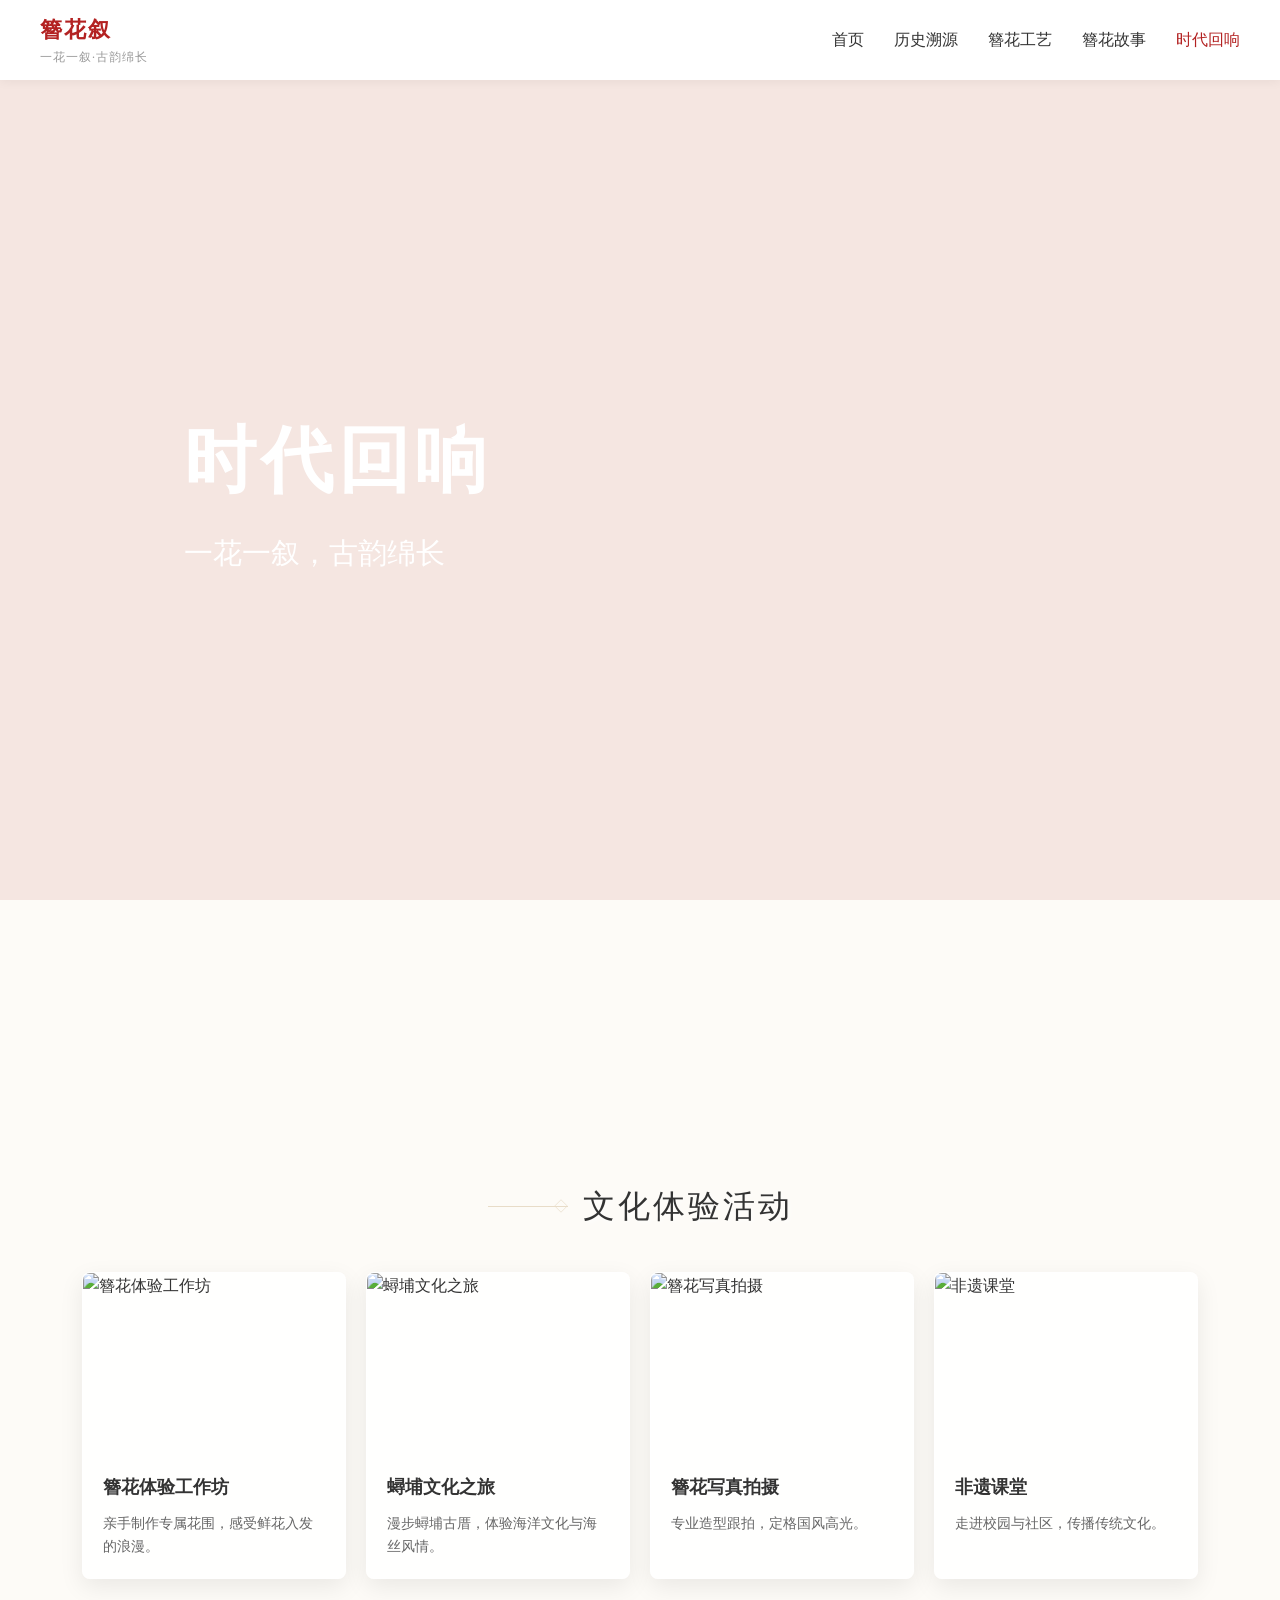
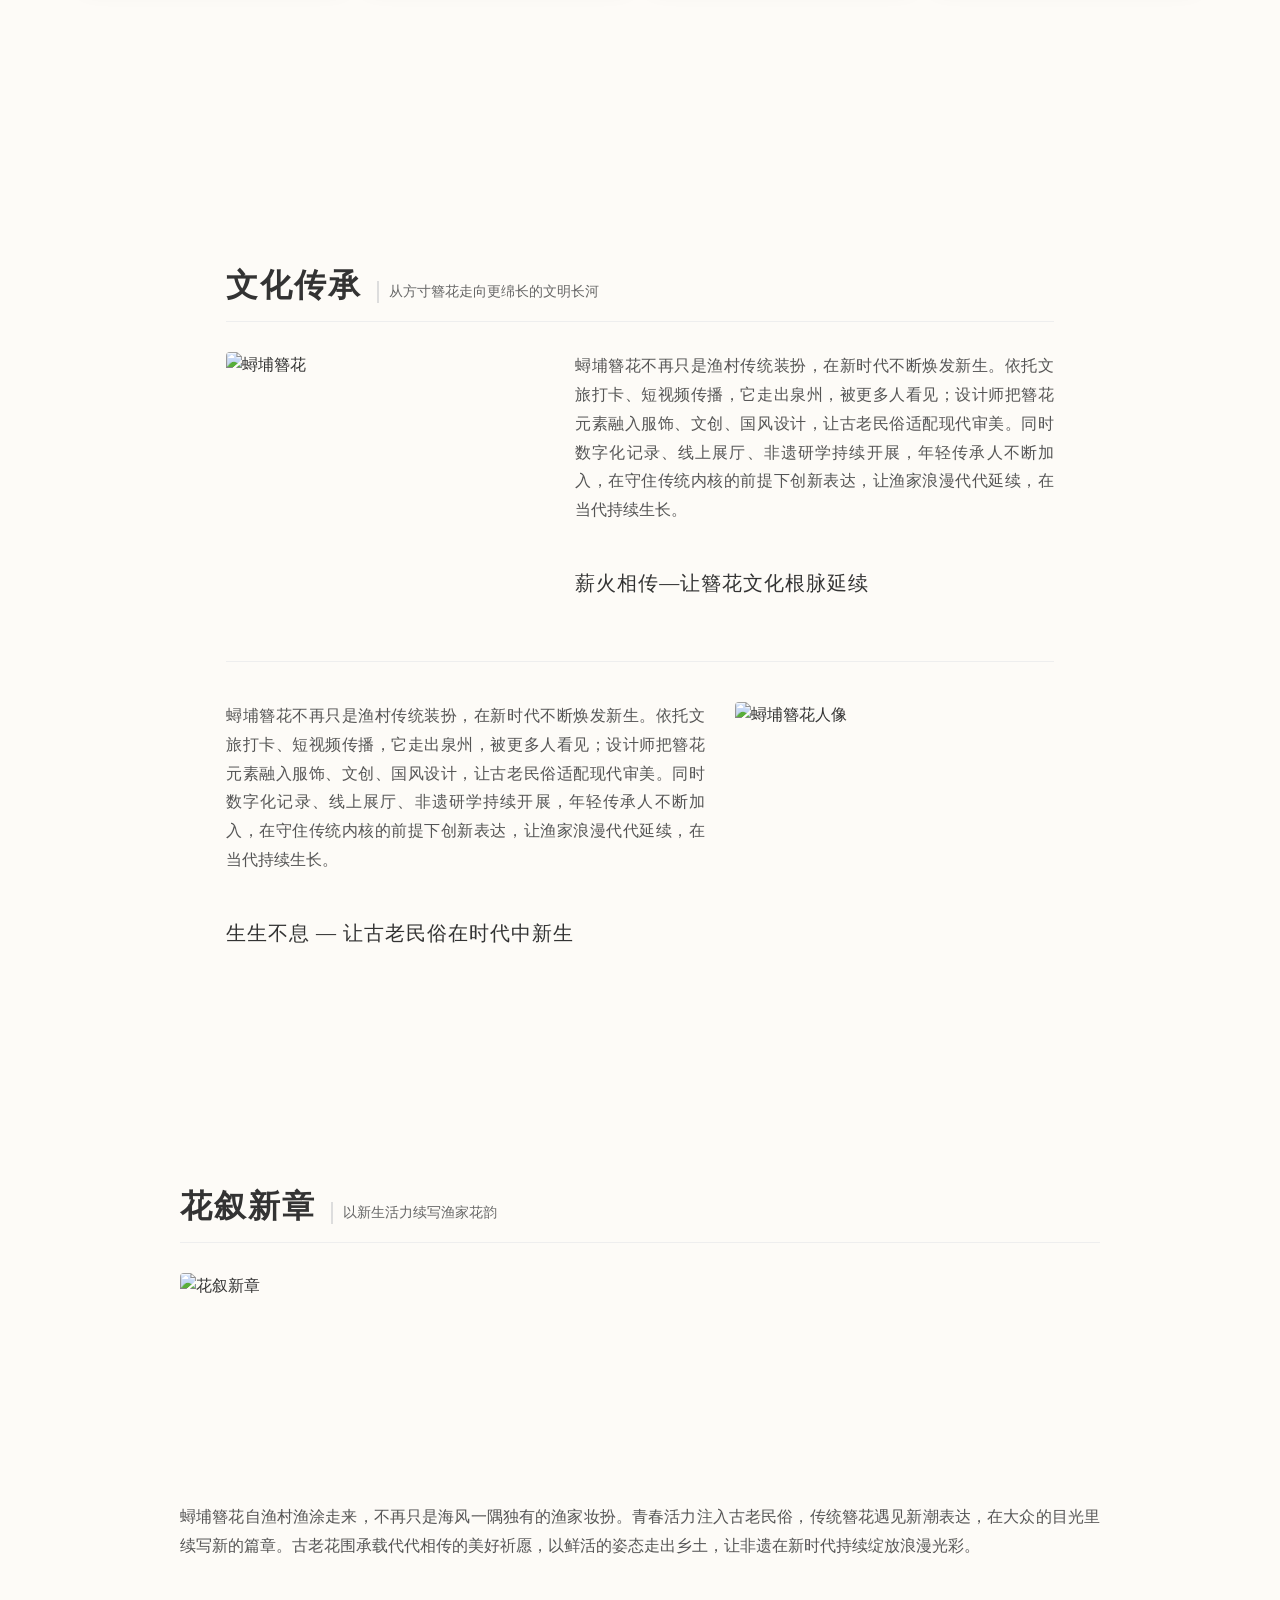
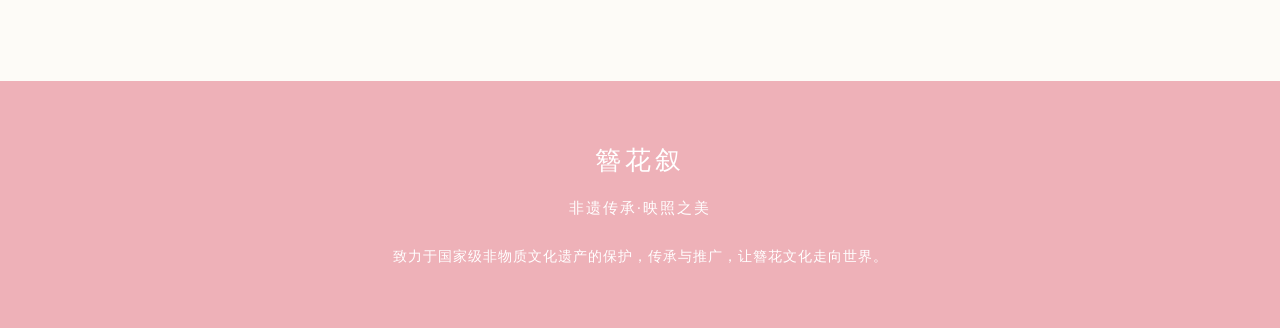
==== gallery.html @ c37d75ae "Add files via upload" ====
<!DOCTYPE html>
<html lang="zh-CN">
<head>
    <meta charset="UTF-8">
    <meta name="viewport" content="width=device-width, initial-scale=1.0">
    <title>簪花之美 - 非遗传承</title>
    <link rel="stylesheet" href="style.css">
</head>
<body class="page-gallery">
    <!-- ================= 顶部导航栏 ================= -->
    <header class="top-nav">
        <div class="nav-container">
            <div class="logo-area">
                <div class="logo-text">
                    <h1>簪花叙</h1>
                    <span>一花一叙·古韵绵长</span>
                </div>
            </div>
            <nav class="nav-links">
                <a href="index.html">首页</a>
                <a href="history.html">历史溯源</a>
                <a href="process.html">簪花工艺</a>
                <a href="inheritor.html">簪花故事</a>
                <a href="gallery.html" class="active">时代回响</a>
            </nav>
        </div>
    </header>

    <!-- ================= 首屏主视觉 (Hero) ================= -->
    <section class="hero-section">
        <div class="hero-bg"></div>
        <div class="hero-content">
            <div class="hero-text">
                <h1>时代回响</h1>
                <h2>一花一叙，古韵绵长</h2>
            </div>
        </div>
    </section>

    <!-- ================= 文化体验活动 ================= -->
    <section id="activity" class="section-container">
        <div class="section-header">
            <div class="section-title left-align">
                <span class="deco-line"></span>
                <h2>文化体验活动</h2>
            </div>
        </div>

        <div class="activity-grid">
            <!-- 活动 1 -->
            <div class="activity-card">
                <div class="act-img">
                    <img src="images/簪花体验工作坊.jpg" alt="簪花体验工作坊">
                </div>
                <h4>簪花体验工作坊</h4>
                <p>亲手制作专属花围，感受鲜花入发的浪漫。</p>
            </div>
            <!-- 活动 2 -->
            <div class="activity-card">
                <div class="act-img">
                    <img src="images/蟳埔文化之旅.jpg" alt="蟳埔文化之旅">
                </div>
                <h4>蟳埔文化之旅</h4>
                <p>漫步蟳埔古厝，体验海洋文化与海丝风情。</p>
            </div>
            <!-- 活动 3 -->
            <div class="activity-card">
                <div class="act-img">
                    <img src="images/簪花写真拍摄.jpg" alt="簪花写真拍摄">
                </div>
                <h4>簪花写真拍摄</h4>
                <p>专业造型跟拍，定格国风高光。</p>
            </div>
            <!-- 活动 4 -->
            <div class="activity-card">
                <div class="act-img">
                    <img src="images/非遗课堂.jpg" alt="非遗课堂">
                </div>
                <h4>非遗课堂</h4>
                <p>走进校园与社区，传播传统文化。</p>
            </div>
        </div>
    </section>

    <!-- ================= 文化传承 / 花叙新章 ================= -->
    <div class="container">
        <section class="section-block">
            <div class="wrap-container">
                <div class="section-header">
                    <h1 class="main-title">文化传承</h1>
                    <span class="sub-title">从方寸簪花走向更绵长的文明长河</span>
                </div>

                <div class="content-row">
                    <div class="image-col">
                        <img src="images/文化传承1.jpg" alt="蟳埔簪花" class="content-img">
                    </div>
                    <div class="text-col">
                        <p>蟳埔簪花不再只是渔村传统装扮，在新时代不断焕发新生。依托文旅打卡、短视频传播，它走出泉州，被更多人看见；设计师把簪花元素融入服饰、文创、国风设计，让古老民俗适配现代审美。同时数字化记录、线上展厅、非遗研学持续开展，年轻传承人不断加入，在守住传统内核的前提下创新表达，让渔家浪漫代代延续，在当代持续生长。</p>
                        <div class="sub-heading">
                            <h2>薪火相传—让簪花文化根脉延续</h2>
                        </div>
                    </div>
                </div>

                <div class="divider"></div>

                <div class="content-row reverse">
                    <div class="image-col">
                        <img src="images/文化传承2.jpg" alt="蟳埔簪花人像" class="content-img">
                    </div>
                    <div class="text-col">
                        <p>蟳埔簪花不再只是渔村传统装扮，在新时代不断焕发新生。依托文旅打卡、短视频传播，它走出泉州，被更多人看见；设计师把簪花元素融入服饰、文创、国风设计，让古老民俗适配现代审美。同时数字化记录、线上展厅、非遗研学持续开展，年轻传承人不断加入，在守住传统内核的前提下创新表达，让渔家浪漫代代延续，在当代持续生长。</p>
                        <div class="sub-heading">
                            <h2>生生不息 — 让古老民俗在时代中新生</h2>
                        </div>
                    </div>
                </div>
            </div>
        </section>

        <!-- 第二部分：花叙新章 -->
        <section class="section-block">
            <div class="section-header">
                <h1 class="main-title">花叙新章</h1>
                <span class="sub-title">以新生活力续写渔家花韵</span>
            </div>

            <div class="gallery-row">
                <div class="gallery-item">
                    <img src="images/花叙新章.jpg" alt="花叙新章" class="gallery-img">
                </div>
            </div>

            <div class="text-block full-width">
                <p>蟳埔簪花自渔村渔涂走来，不再只是海风一隅独有的渔家妆扮。青春活力注入古老民俗，传统簪花遇见新潮表达，在大众的目光里续写新的篇章。古老花围承载代代相传的美好祈愿，以鲜活的姿态走出乡土，让非遗在新时代持续绽放浪漫光彩。</p>
            </div>
        </section>
    </div>

    <!-- ================= 底部信息栏 ================= -->
    <footer class="normal-footer">
        <div class="footer-inner">
            <h2 class="footer-logo">簪花叙</h2>
            <p class="footer-slogan">非遗传承·映照之美</p>
            <p class="footer-copy">致力于国家级非物质文化遗产的保护，传承与推广，让簪花文化走向世界。</p>
        </div>
    </footer>
</body>
</html>
---- style.css ----
/* ================= 根变量 ================= */
:root {
    --primary-red: #b32222;
    --primary-hover: #8c1a1a;
    --bg-page: #fdfbf7;
    --bg-light: #f9f5ef;
    --text-main: #333333;
    --text-light: #666666;
    --border-color: #e8dcc8;
    --placeholder-gray: #e0e0e0;
}

/* ================= 全局重置 ================= */
*,
*::before,
*::after {
    margin: 0;
    padding: 0;
    box-sizing: border-box;
}

body {
    background-color: var(--bg-page);
    color: var(--text-main);
    line-height: 1.6;
    height: 100vh;
    overflow-y: scroll;
    scroll-snap-type: y mandatory;
    scroll-behavior: smooth;
}

/* 隐藏滚动条 */
body::-webkit-scrollbar,
html::-webkit-scrollbar {
    display: none;
}
body,
html {
    -ms-overflow-style: none;
    scrollbar-width: none;
}

a {
    text-decoration: none;
    color: inherit;
}
ul {
    list-style: none;
}

.placeholder-img {
    background-color: var(--placeholder-gray);
    border-radius: 8px;
    overflow: hidden;
}

/* ================= 页面专属背景（隔离，避免互相覆盖） ================= */
body.page-history {
    background-color: #fcf6f6;
    color: #333;
}
body.page-process {
    background-color: #fef8f8;
    line-height: 1.8;
}
body.page-inheritor {
    background-color: #fef4f4;
}
body.page-gallery {
    background-color: #fdfbf7;
}

/* ================= 顶部导航栏 ================= */
.top-nav {
    position: fixed;
    top: 0;
    left: 0;
    width: 100%;
    background-color: #fff;
    box-shadow: 0 2px 10px rgba(0, 0, 0, 0.05);
    z-index: 1000;
}

.nav-container {
    max-width: 1400px;
    margin: 0 auto;
    height: 80px;
    display: flex;
    justify-content: space-between;
    align-items: center;
    padding: 0 40px;
}

.logo-area {
    display: flex;
    align-items: center;
    gap: 12px;
}

.logo-text h1 {
    font-size: 1.4rem;
    color: var(--primary-red);
    letter-spacing: 2px;
    font-family: 'STXingkai', 'KaiTi', serif;
}
.logo-text span {
    font-size: 0.75rem;
    color: #999;
    display: block;
    letter-spacing: 1px;
}

.nav-links {
    display: flex;
    gap: 30px;
}
.nav-links a {
    font-size: 1rem;
    color: #333;
    transition: color 0.3s;
    position: relative;
}
.nav-links a:hover,
.nav-links a.active {
    color: var(--primary-red);
}
.nav-links a::after {
    content: '';
    position: absolute;
    bottom: -5px;
    left: 50%;
    transform: translateX(-50%);
    width: 0;
    height: 2px;
    background-color: var(--primary-red);
    transition: width 0.3s;
}
.nav-links a:hover::after {
    width: 100%;
}

/* ============ 通用首屏 ============ */
.hero-section {
    height: 100vh;
    width: 100%;
    position: relative;
    padding-top: 80px;
    display: flex;
    align-items: center;
    background-color: #f5e6e1;
    overflow: hidden;
}
.hero-bg {
    position: absolute;
    top: 0;
    left: 0;
    width: 100%;
    height: 100%;
    background-size: cover;
    background-position: center;
    z-index: 1;
}
.hero-content {
    position: relative;
    z-index: 2;
    max-width: 1400px;
    margin: 0 auto;
    width: 100%;
    padding: 0 40px;
}
.hero-text {
    max-width: 500px;
    margin-left: 12%;
}
.hero-text h1 {
    font-size: 4.5rem;
    color: #ffffff;
    letter-spacing: 5px;
    margin-bottom: 10px;
    font-family: 'STXingkai', 'KaiTi', serif;
}
.hero-text h2 {
    font-size: 1.8rem;
    color: #ffffff;
    font-weight: normal;
}

/* ============ 各页面背景 ============ */
.page-index .hero-bg {
    background-image: url('images/首页.jpg');
}
.page-history .hero-bg {
    background-image: url('images/历史溯源.jpg');
}
.page-process .hero-bg {
    background-image: url('images/簪花工艺.jpg');
}
.page-inheritor .hero-bg {
    background-image: url('images/簪花故事.jpg');
}
.page-gallery .hero-bg {
    background-image: url('images/时代回响.jpg');
}

/* ================= 通用模块布局 ================= */
.section-container {
    max-width: 1200px;
    margin: 0 auto;
    padding: 30px 20px 100px 20px;
}
.bg-light {
    background-color: var(--bg-light);
    max-width: 100%;
}

/* 菱形装饰标题（通用） */
.section-title {
    display: flex;
    align-items: center;
    justify-content: center;
    gap: 15px;
    margin-bottom: 60px;
}
.section-header .section-title.left-align {
    justify-content: flex-start;
    margin-bottom: 40px;
}
.section-title h2 {
    margin: 0;
    font-size: 2rem;
    color: var(--text-main);
    letter-spacing: 3px;
    font-weight: normal;
}
.deco-line {
    width: 80px;
    height: 1px;
    background-color: var(--border-color);
    position: relative;
}
.deco-line::after {
    content: '◇';
    position: absolute;
    top: 50%;
    color: var(--border-color);
    font-size: 14px;
    transform: translateY(-50%);
}
.section-title .deco-line:first-child::after {
    right: 0;
}
.section-title .deco-line:last-child::after {
    left: 0;
}

/* 通用 section-header（仅用于首页/历史页等非 gallery 区） */
.section-header {
    display: flex;
    justify-content: space-between;
    align-items: flex-end;
}
.more-link {
    color: var(--primary-red);
    font-size: 0.95rem;
    margin-bottom: 40px;
}
.more-link:hover {
    text-decoration: underline;
}

/* ================= 首页：画面 A 簪花展示 ================= */
.display-section {
    display: flex;
    flex-direction: column;
    justify-content: center;
    align-items: center;
    min-height: 100vh;
    padding: 100px 20px 60px;
    background-color: #fcfbf9;
    scroll-snap-align: start;
}
.display-text {
    width: 100%;
    max-width: 1000px;
    margin-bottom: 50px;
    padding-left: 20px;
    border-left: 3px solid #d8a7b1;
}
.display-text p {
    font-size: 1.4rem;
    color: #333;
    line-height: 2;
    letter-spacing: 1px;
}
.display-images {
    display: flex;
    justify-content: space-between;
    gap: 40px;
    width: 100%;
    max-width: 1000px;
}
.display-box {
    flex: 1;
    height: 300px;
    background-color: #fff;
    border: 1px solid #e0e0e0;
    box-shadow: 0 10px 25px rgba(0, 0, 0, 0.03);
    overflow: hidden;
    transition: transform 0.3s;
}
.display-box:hover {
    transform: translateY(-5px);
}
.display-box img {
    width: 100%;
    height: 100%;
    object-fit: cover;
}

/* ================= 首页：画面 B 簪花简介 ================= */
.intro-section {
    min-height: 100vh;
    display: flex;
    flex-direction: column;
    justify-content: center;
    padding: 100px 20px 60px;
    background-color: #fcfbf9;
    scroll-snap-align: start;
}
.intro-content {
    display: flex;
    justify-content: center;
    align-items: center;
    gap: 60px;
    width: 100%;
    max-width: 1000px;
    margin: 0 auto;
}
.intro-section .intro-text {
    flex: 1.2;
    background-color: rgba(255, 255, 255, 0.6);
    padding: 40px;
    border-radius: 12px;
    backdrop-filter: blur(5px);
}
.intro-section .intro-text p {
    font-size: 1.15rem;
    color: #444;
    line-height: 2.2;
    text-align: justify;
    text-indent: 2em;
    border-left: 4px solid var(--primary-red);
    padding-left: 20px;
}
.intro-section .intro-img {
    flex: 0.3;
    max-width: 280px;
    display: flex;
    justify-content: flex-end;
    align-items: center;
}
.intro-section .intro-img img {
    width: 100%;
    height: auto;
    display: block;
    border-radius: 12px;
    box-shadow: 0 10px 30px rgba(0, 0, 0, 0.12);
}

/* ================= 历史溯源页面 ================= */

/* 页面统一大标题 */
.main-title {
    font-size: 2.2rem;
    font-weight: normal;
    color: #222;
    margin-bottom: 40px;
    letter-spacing: 2px;
    padding: 0 20px;
}

/* 历史渊源 */
.origin-wrap {
    max-width: 1200px;
    margin: 0 auto 80px auto;
    display: grid;
    grid-template-columns: 1fr 320px;
    gap: 40px;
    padding: 0 20px;
    align-items: start;
}
.origin-text p {
    font-size: 1.35rem;
    line-height: 2;
    color: #333;
}
.origin-pic {
    text-align: center;
}
.origin-pic img {
    width: 100%;
    border-radius: 4px;
}
.pic-desc {
    display: block;
    margin-top: 14px;
    color: #222;
    font-size: 1.35rem;
}

/* 横向波浪时间轴 */
.wave-timeline {
    position: relative;
    width: 100%;
    max-width: 1200px;
    margin: 60px auto;
    padding-top: 40px;
}
.wave-line-bg {
    position: absolute;
    top: 0;
    left: 0;
    width: 100%;
    height: 100px;
    z-index: 0;
}
.wave-cards {
    display: flex;
    justify-content: space-between;
    gap: 15px;
    position: relative;
    z-index: 1;
    padding-top: 40px;
}
.wave-card {
    flex: 1;
    position: relative;
    display: flex;
    flex-direction: column;
    align-items: center;
    transition: transform 0.3s;
}
.wave-card:nth-child(even) {
    margin-top: 40px;
}
.wave-card:hover {
    transform: translateY(-5px);
}
.wave-num {
    width: 30px;
    height: 30px;
    background-color: #8c472d;
    color: #fff;
    border-radius: 50%;
    display: flex;
    justify-content: center;
    align-items: center;
    font-size: 0.9rem;
    font-weight: bold;
    margin-bottom: -15px;
    z-index: 3;
    box-shadow: 0 0 0 4px #fdf5f2;
}
.wave-content {
    background-color: #fff;
    border-radius: 12px;
    padding: 25px 15px 15px;
    width: 100%;
    box-shadow: 0 10px 30px rgba(0, 0, 0, 0.04);
    border: 1px solid #f0e6e1;
    text-align: center;
}
.wave-content h4 {
    color: #8c472d;
    font-size: 1rem;
    margin-bottom: 5px;
}
.wave-content h5 {
    color: #333;
    font-size: 0.9rem;
    font-weight: normal;
    margin-bottom: 10px;
}
.wave-content p {
    font-size: 0.8rem;
    color: #777;
    line-height: 1.6;
    text-align: left;
}
.wave-img {
    width: 120px !important;
    height: 120px !important;
    max-width: 120px !important;
    max-height: 120px !important;
    object-fit: cover;
    border-radius: 50%;
    border: 4px solid #fff;
    box-shadow: 0 6px 15px rgba(0, 0, 0, 0.1);
    margin-top: 20px;
    display: block;
    transition: transform 0.3s;
}
.wave-card:hover .wave-img {
    transform: scale(1.08);
}

/* 历代特色 */
.feature-container {
    max-width: 1200px;
    margin: 0 auto;
    padding: 60px 0;
}
.card-wrap {
    display: grid;
    grid-template-columns: 1fr 1fr;
    gap: 24px;
    padding: 0 20px;
    width: 100%;
}
.feature-grid {
    display: grid;
    grid-template-columns: repeat(2, 1fr);
    gap: 30px;
}
.feature-card {
    background-color: #ffffff;
    border-radius: 10px;
    overflow: hidden;
    box-shadow: 0 8px 25px rgba(0, 0, 0, 0.03);
    transition: transform 0.3s ease, box-shadow 0.3s ease;
}
.feature-card:hover {
    transform: translateY(-5px);
    box-shadow: 0 12px 30px rgba(0, 0, 0, 0.06);
}
.card-header {
    background-color: #f3b6b6;
    color: #ffffff;
    font-size: 1.2rem;
    font-weight: bold;
    padding: 12px 20px;
    letter-spacing: 1px;
}
.card-body {
    padding: 20px;
}
.card-body img {
    width: 100%;
    height: 400px;
    object-fit: cover;
    border-radius: 4px;
    margin-bottom: 20px;
    display: block;
    filter: brightness(1.02);
}
.card-desc {
    font-size: 0.9rem;
    color: #555;
    margin-bottom: 15px;
    text-align: justify;
}
.card-list {
    list-style: none;
    padding-left: 0;
}
.card-list li {
    font-size: 0.9rem;
    color: #666;
    margin-bottom: 8px;
    position: relative;
    padding-left: 15px;
}
.card-list li::before {
    content: '';
    position: absolute;
    left: 0;
    top: 50%;
    transform: translateY(-50%);
    width: 4px;
    height: 4px;
    background-color: #333;
    border-radius: 50%;
}

/* ================= 簪花工艺页面 ================= */
.craft-container {
    max-width: 900px;
    margin: 0 auto;
    padding: 60px 20px;
    background-color: #fef8f8;
}
.craft-header {
    margin-bottom: 60px;
}
.craft-header h1 {
    font-size: 1.6rem;
    font-weight: bold;
    color: #222;
    margin-bottom: 20px;
}
.craft-header p {
    font-size: 0.95rem;
    color: #666;
    text-align: justify;
}
.craft-steps {
    display: flex;
    flex-direction: column;
    gap: 60px;
    margin-bottom: 100px;
}
.step-row {
    display: flex;
    align-items: center;
    gap: 40px;
}
.step-img {
    flex: 1;
    border: 1px solid #f0e6e6;
    box-shadow: 0 4px 15px rgba(0, 0, 0, 0.02);
    border-radius: 4px;
    overflow: hidden;
}
.step-img img {
    width: 100%;
    height: auto;
    display: block;
}
.step-text {
    flex: 1;
}
.step-text h3 {
    font-size: 1.2rem;
    color: #333;
    margin-bottom: 15px;
    display: flex;
    align-items: center;
    gap: 10px;
    font-weight: normal;
}
.step-text .num {
    display: inline-flex;
    justify-content: center;
    align-items: center;
    width: 28px;
    height: 28px;
    background-color: #fff;
    border: 1px solid #8c472d;
    color: #8c472d;
    border-radius: 50%;
    font-size: 0.9rem;
    font-weight: bold;
}
.step-text p {
    font-size: 1rem;
    color: #444;
}
.step-row.reverse {
    flex-direction: row-reverse;
}
.craft-materials {
    margin-top: 80px;
}
.materials-title {
    display: flex;
    align-items: center;
    justify-content: center;
    gap: 20px;
    margin-bottom: 30px;
}
.materials-title h2 {
    font-size: 1.4rem;
    font-weight: normal;
    color: #333;
}
.materials-title .line {
    width: 60px;
    height: 1px;
    background-color: #d8c8c8;
}
.materials-desc {
    font-size: 0.95rem;
    color: #666;
    text-align: justify;
    margin-bottom: 40px;
}
.materials-grid {
    display: grid;
    grid-template-columns: repeat(3, 1fr);
    gap: 20px;
}
.mat-item {
    background-color: #fff;
    border: 1px solid #f0e6e6;
    border-radius: 6px;
    overflow: hidden;
    text-align: center;
    box-shadow: 0 4px 15px rgba(0, 0, 0, 0.02);
}
.mat-item img {
    width: 100%;
    height: 150px;
    object-fit: cover;
    display: block;
    border-bottom: 1px solid #f0e6e6;
}
.mat-item p {
    padding: 12px 0;
    font-size: 0.9rem;
    color: #555;
}

/* ================= 簪花故事页面 ================= */
.story-container {
    max-width: 900px;
    margin: 0 auto;
    padding: 60px 20px;
}
.story-intro {
    display: flex;
    gap: 40px;
    margin-bottom: 80px;
    align-items: center;
}
.story-intro .intro-img {
    flex: 0 0 45%;
    box-shadow: 0 10px 30px rgba(0, 0, 0, 0.08);
    border-radius: 12px;
    overflow: hidden;
}
.story-intro .intro-img img {
    width: 100%;
    height: auto;
    display: block;
}
.story-intro .intro-text {
    flex: 1;
}
.story-intro .intro-text h2 {
    font-size: 1.6rem;
    color: #222;
    margin-bottom: 20px;
    font-weight: bold;
    letter-spacing: 1px;
}
.story-intro .intro-text p {
    font-size: 1rem;
    color: #555;
    text-align: justify;
    line-height: 2.2;
    text-indent: 2em;
}

/* 簪花故事页居中标题（独立类，避免污染通用 .section-title） */
.story-subtitle {
    text-align: center;
    font-size: 1.5rem;
    font-weight: normal;
    color: #333;
    margin-bottom: 40px;
    letter-spacing: 3px;
}

.meaning-list {
    display: flex;
    flex-direction: column;
    gap: 30px;
}
.meaning-card {
    background-color: #fff;
    border-radius: 12px;
    padding: 30px;
    box-shadow: 0 6px 20px rgba(0, 0, 0, 0.04);
    transition: transform 0.3s;
}
.meaning-card:hover {
    transform: translateY(-3px);
}
.card-content {
    display: flex;
    align-items: flex-start;
    gap: 30px;
}
.card-text {
    flex: 1;
    display: flex;
    flex-direction: column;
    align-items: flex-start;
}
.card-icon {
    flex: 0 0 80px;
    display: flex;
    justify-content: center;
}
.card-icon img {
    width: 80px;
    height: auto;
    object-fit: contain;
}
.card-badge {
    display: inline-block;
    background: linear-gradient(90deg, #9c6e55 0%, #d5ad8e 100%);
    color: #fff;
    padding: 8px 35px;
    border-radius: 20px;
    font-size: 1rem;
    font-weight: bold;
    margin-bottom: 20px;
    box-shadow: 2px 2px 6px rgba(156, 110, 85, 0.2);
}
.card-content p {
    font-size: 1rem;
    color: #444;
    text-align: justify;
    line-height: 2;
    width: 100%;
}
.meaning-card:nth-child(even) .card-content {
    flex-direction: row-reverse;
}
.meaning-card:nth-child(even) .card-text {
    align-items: flex-end;
}
.meaning-card:nth-child(even) .card-content p {
    text-align: justify;
}

/* ================= 时代回响页面 ================= */

/* 文化体验活动 */
#activity {
    background-image: url('images/背景.jpg');
    background-size: cover;
    background-position: center;
    background-repeat: no-repeat;
    background-color: var(--bg-page);
    width: 100%;
    min-height: 100vh;
    display: flex;
    flex-direction: column;
    justify-content: center;
    align-items: center;
    padding-top: 120px;
    padding-bottom: 60px;
    scroll-snap-align: start;
    max-width: 100%;
}
#activity .activity-grid {
    width: 90%;
    max-width: 1200px;
    margin: 0 auto;
}
#activity .section-title h2 {
    text-shadow: 2px 2px 4px rgba(255, 255, 255, 0.8);
}
.activity-grid {
    display: grid;
    grid-template-columns: repeat(4, 1fr);
    gap: 20px;
}
.activity-card {
    background-color: rgba(255, 255, 255, 0.85);
    backdrop-filter: blur(10px);
    border-radius: 8px;
    overflow: hidden;
    box-shadow: 0 8px 25px rgba(0, 0, 0, 0.08);
    transition: transform 0.3s;
    border: 1px solid rgba(255, 255, 255, 0.5);
}
.activity-card:hover {
    transform: translateY(-5px);
    background-color: rgba(255, 255, 255, 0.95);
}
.act-img {
    height: 180px;
    width: 100%;
    overflow: hidden;
    border-radius: 0;
}
.act-img img {
    width: 100%;
    height: 100%;
    object-fit: cover;
    object-position: center;
    display: block;
}
.activity-card h4 {
    padding: 20px 20px 10px;
    font-size: 1.1rem;
    color: var(--text-main);
}
.activity-card p {
    padding: 0 20px 20px;
    font-size: 0.9rem;
    color: var(--text-light);
}

/* 文化传承 / 花叙新章（合并重复定义，仅作用域在 .container 内） */
.container {
    max-width: 960px;
    margin: 0 auto;
    padding: 0 20px;
}
.section-block {
    background: none;
    padding: 60px 0;
    width: 100%;
    margin-bottom: 60px;
}
.section-block .wrap-container {
    width: 90%;
    max-width: 1200px;
    margin: 0 auto;
}
/* 时代回响页专用 section-header（覆盖通用 flex 布局） */
.container .section-header {
    display: flex;
    align-items: baseline;
    justify-content: flex-start;
    margin-bottom: 30px;
    padding-bottom: 10px;
    border-bottom: 1px solid #eee;
}
.container .main-title {
    font-size: 32px;
    font-weight: bold;
    color: #333;
    margin-right: 15px;
    margin-bottom: 0;
    letter-spacing: 2px;
    font-family: "Songti SC", "SimSun", serif;
    padding: 0;
}
.container .sub-title {
    font-size: 14px;
    color: #666;
    border-left: 2px solid #ddd;
    padding-left: 10px;
}
.content-row {
    display: flex;
    align-items: flex-start;
    gap: 30px;
    margin-bottom: 30px;
}
.image-col {
    flex: 1;
    min-width: 250px;
}
.content-img {
    width: 100%;
    height: auto;
    display: block;
    border-radius: 4px;
    object-fit: cover;
}
.text-col {
    flex: 1.5;
    font-size: 16px;
    text-align: justify;
    color: #555;
    line-height: 1.8;
}
.content-row.reverse {
    flex-direction: row-reverse;
}
.sub-heading {
    margin: 40px 0 20px 0;
}
.sub-heading h2 {
    font-size: 20px;
    font-weight: normal;
    color: #333;
    letter-spacing: 1px;
    font-family: "Songti SC", "SimSun", serif;
}
.divider {
    height: 1px;
    background-color: #eee;
    margin: 40px 0;
}

/* 花叙新章 */
.gallery-row {
    display: flex;
    gap: 15px;
    margin-bottom: 30px;
}
.gallery-item {
    flex: 1;
    overflow: hidden;
}
.gallery-item img {
    width: 100%;
    height: 200px;
    object-fit: cover;
    border-radius: 4px;
    display: block;
    transition: transform 0.3s ease;
}
.gallery-item img:hover {
    transform: scale(1.05);
}
.text-block.full-width {
    font-size: 16px;
    color: #555;
    text-align: justify;
    line-height: 1.8;
}

/* ================= 底部信息栏 ================= */
footer.normal-footer {
    width: 100%;
    max-width: 100%;
    margin: 0;
    padding: 60px 20px;
    background-color: #EEB1B8;
    position: relative;
    display: block;
    clear: both;
}
footer.normal-footer .footer-inner {
    max-width: 1200px;
    margin: 0 auto;
    display: flex;
    flex-direction: column;
    align-items: center;
    text-align: center;
    gap: 15px;
}
footer.normal-footer .footer-logo {
    font-size: 1.6rem;
    font-weight: normal;
    color: #ffffff;
    letter-spacing: 4px;
    margin: 0;
}
footer.normal-footer .footer-slogan {
    font-size: 0.95rem;
    color: #ffffff;
    letter-spacing: 2px;
    margin: 0;
}
footer.normal-footer .footer-copy {
    font-size: 0.85rem;
    color: #ffffff;
    margin-top: 10px;
    letter-spacing: 1px;
}
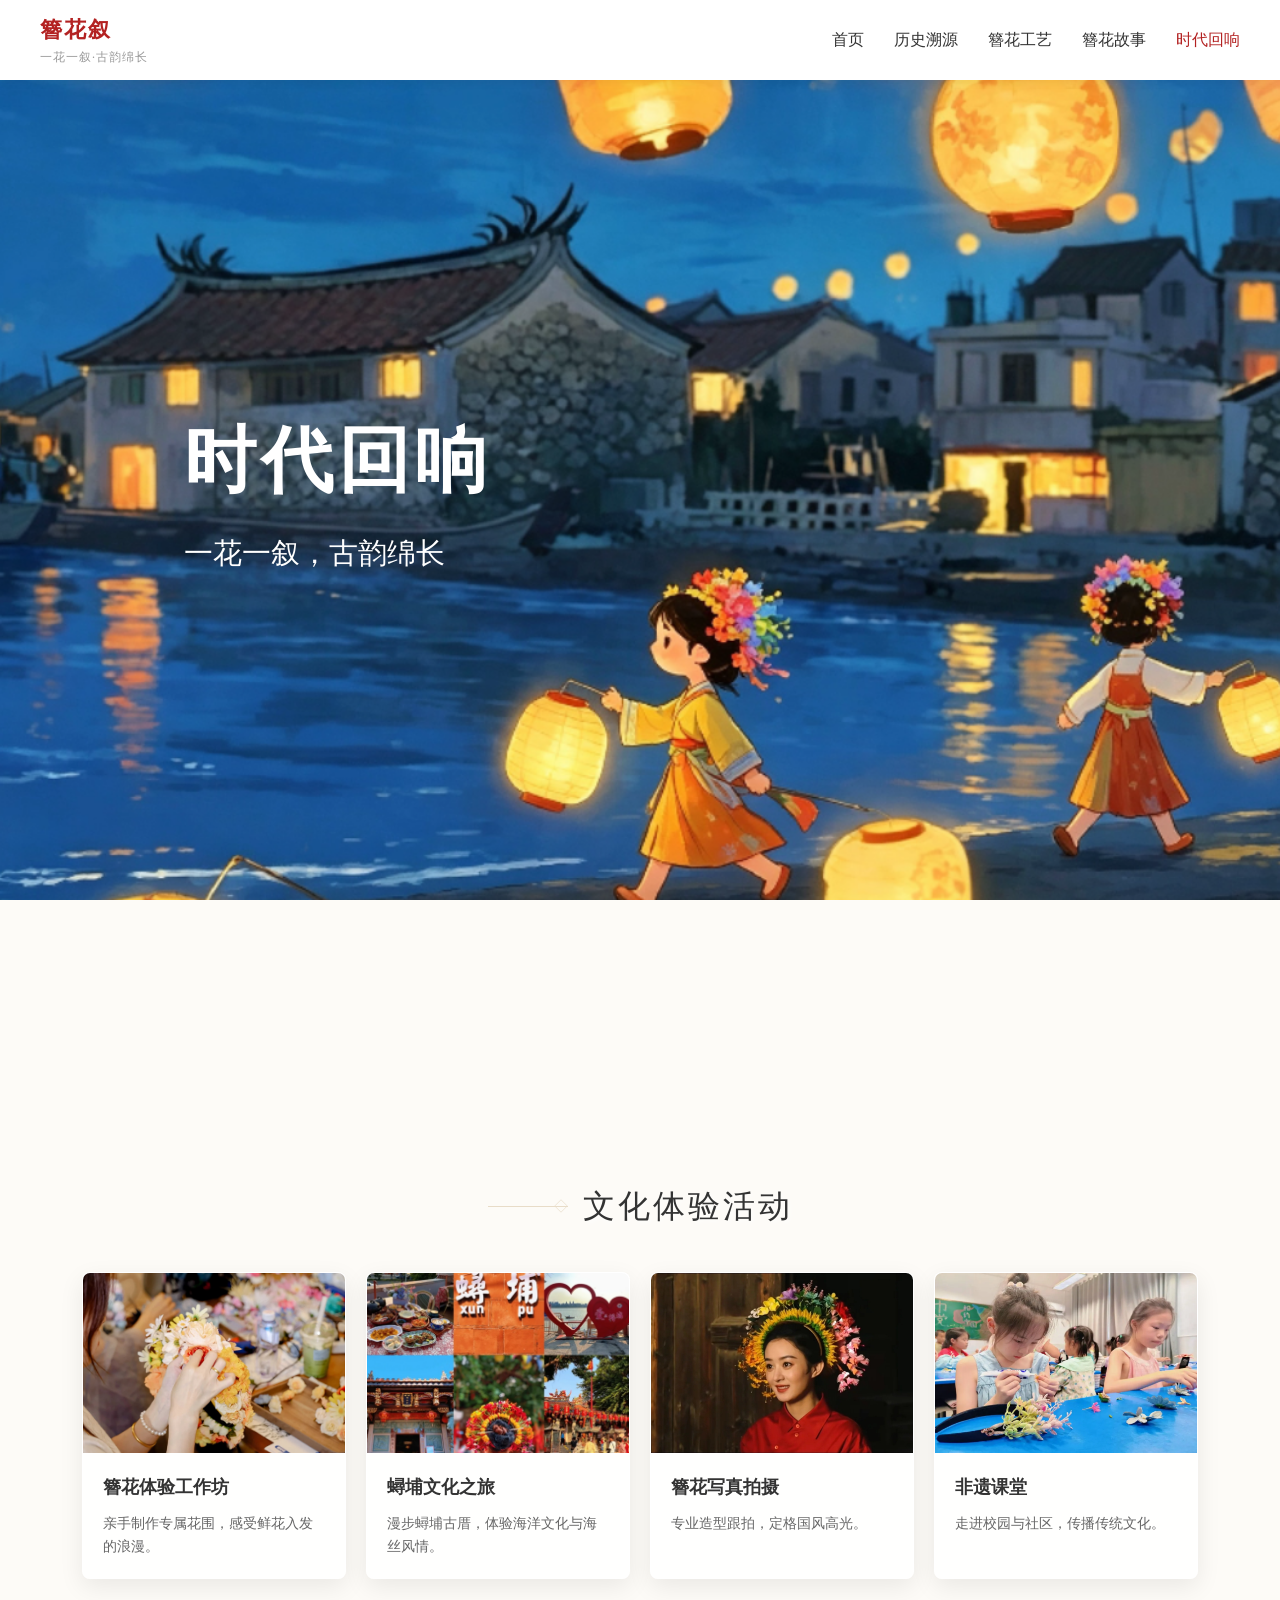
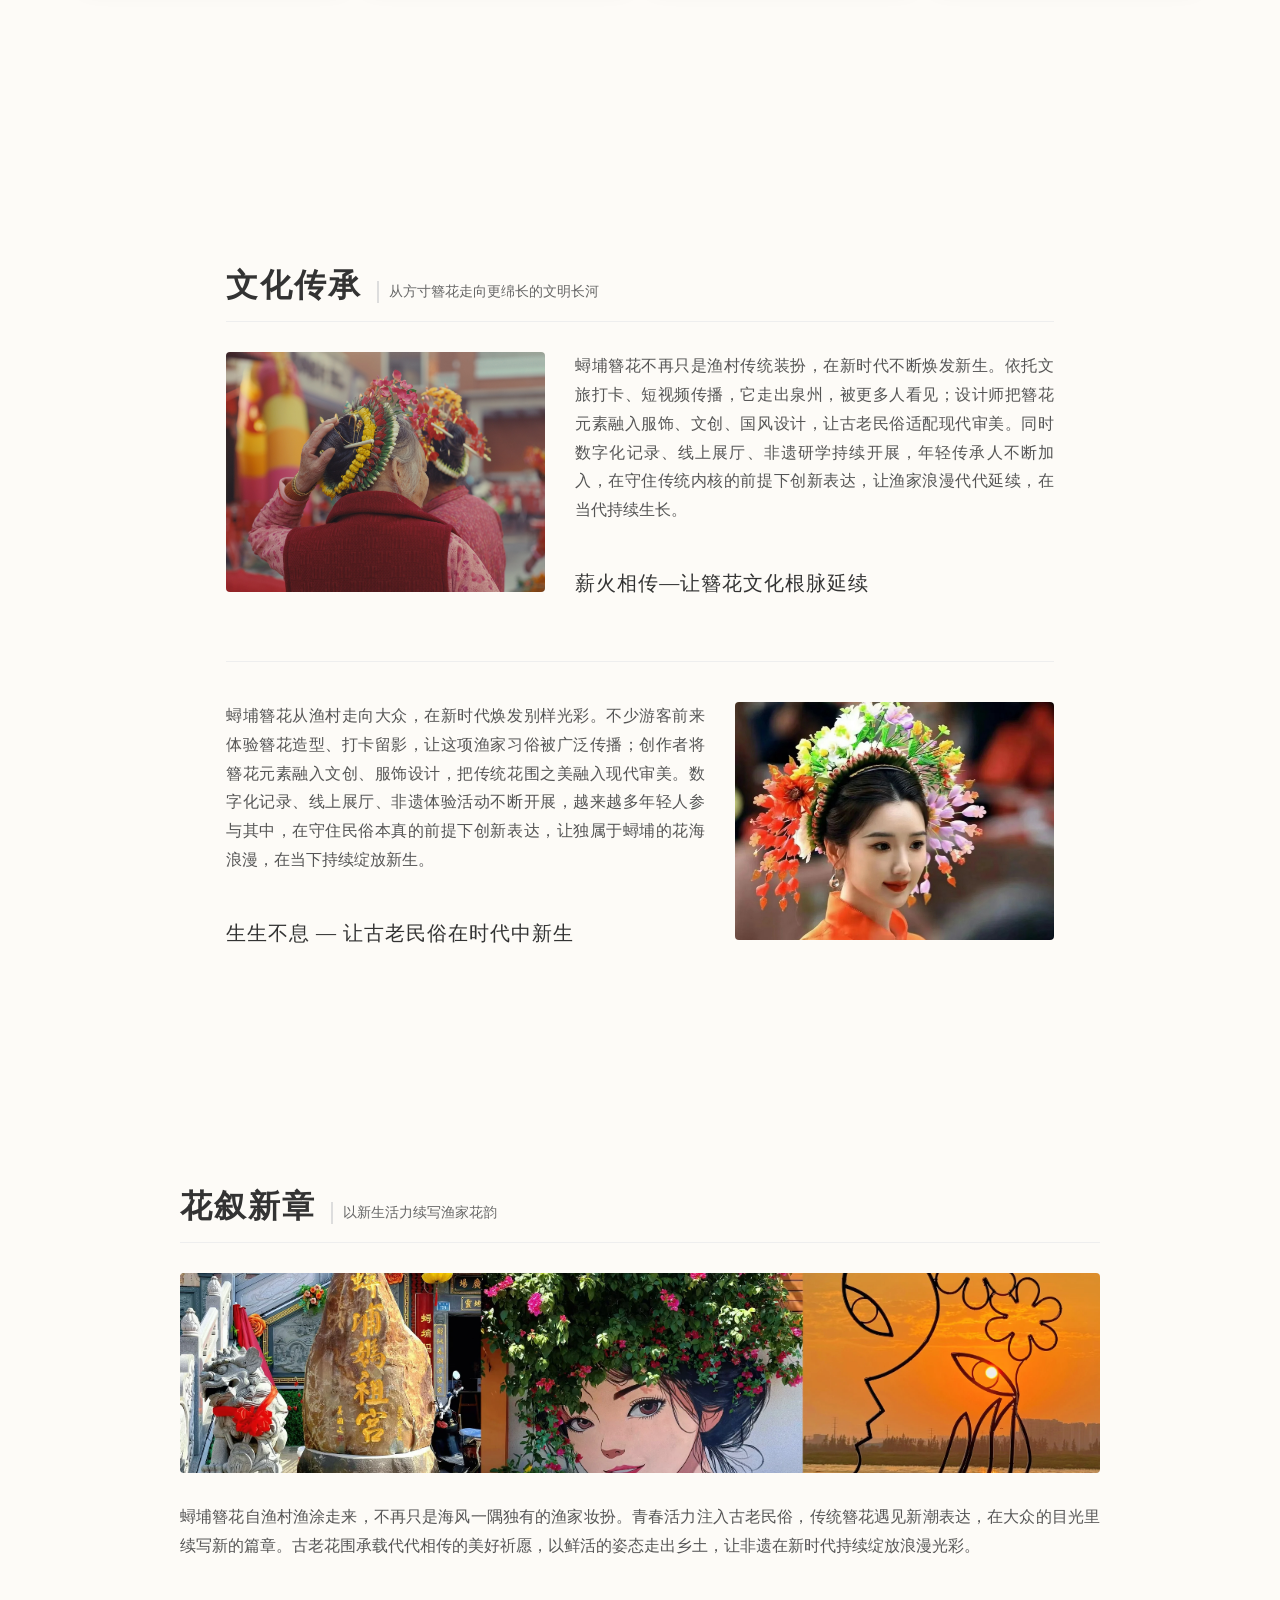
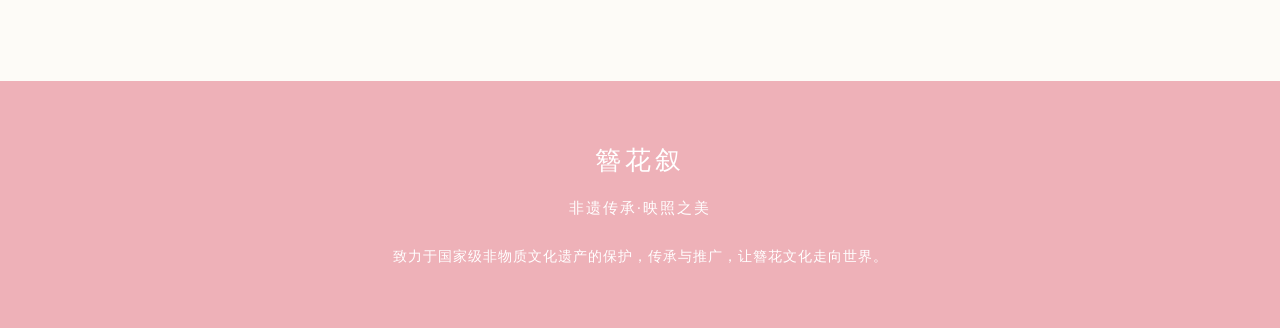
==== commit 103dcbfa: "Update gallery.html" ====
--- a/gallery.html
+++ b/gallery.html
@@ -110,7 +110,7 @@
                         <img src="images/文化传承2.jpg" alt="蟳埔簪花人像" class="content-img">
                     </div>
                     <div class="text-col">
-                        <p>蟳埔簪花不再只是渔村传统装扮，在新时代不断焕发新生。依托文旅打卡、短视频传播，它走出泉州，被更多人看见；设计师把簪花元素融入服饰、文创、国风设计，让古老民俗适配现代审美。同时数字化记录、线上展厅、非遗研学持续开展，年轻传承人不断加入，在守住传统内核的前提下创新表达，让渔家浪漫代代延续，在当代持续生长。</p>
+                        <p>蟳埔簪花从渔村走向大众，在新时代焕发别样光彩。不少游客前来体验簪花造型、打卡留影，让这项渔家习俗被广泛传播；创作者将簪花元素融入文创、服饰设计，把传统花围之美融入现代审美。数字化记录、线上展厅、非遗体验活动不断开展，越来越多年轻人参与其中，在守住民俗本真的前提下创新表达，让独属于蟳埔的花海浪漫，在当下持续绽放新生。</p>
                         <div class="sub-heading">
                             <h2>生生不息 — 让古老民俗在时代中新生</h2>
                         </div>
@@ -147,4 +147,4 @@
         </div>
     </footer>
 </body>
-</html>+</html>
--- a/style.css
+++ b/style.css
@@ -1047,3 +1047,261 @@
     margin-top: 10px;
     letter-spacing: 1px;
 }
+/* ================= 全局重置 ================= */
+* {
+  margin: 0;
+  padding: 0;
+  box-sizing: border-box;
+  font-family: "Microsoft Yahei", "宋体", serif;
+}
+
+/* ================= DIY 页面 ================= */
+.diy-section {
+  max-width: 1100px;
+  margin: 0 auto;
+  background: #fff;
+  padding: 30px;
+  border-radius: 16px;
+  box-shadow: 0 10px 30px rgba(180, 120, 120, 0.15);
+  margin-bottom: 40px; /* 增加底部间距，防止和页脚粘连 */
+}
+
+.diy-section h2 {
+  text-align: center;
+  color: #8c3b3b;
+  margin-bottom: 10px;
+  letter-spacing: 3px;
+}
+
+.tip-text {
+  text-align: center;
+  color: #7a5a5a;
+  margin-bottom: 24px;
+  font-size: 14px;
+}
+
+.diy-wrap {
+  display: flex;
+  gap: 24px;
+  justify-content: center;
+  flex-wrap: wrap;
+}
+
+/* 素材面板 */
+.material-list {
+  width: 320px;
+  background: #faf6ef;
+  border: 1px solid #e9dcd0;
+  border-radius: 12px;
+  padding: 16px;
+  /* 增加高度自适应，如果素材多可以滚动 */
+  max-height: 520px;
+  overflow-y: auto; 
+}
+
+/* 滚动条美化（可选） */
+.material-list::-webkit-scrollbar {
+  width: 6px;
+}
+.material-list::-webkit-scrollbar-thumb {
+  background: #e3d4c4;
+  border-radius: 4px;
+}
+
+.material-list h4 {
+  color: #773030;
+  margin-bottom: 12px;
+}
+
+.material-items {
+  display: grid;
+  grid-template-columns: repeat(3, 1fr);
+  gap: 10px;
+}
+
+.material-item {
+  width: 70px;
+  height: 70px;
+  background: #fff;
+  border-radius: 10px;
+  display: flex;
+  align-items: center;
+  justify-content: center;
+  cursor: pointer;
+  border: 1px solid #e3d4c4;
+  transition: 0.2s;
+}
+
+.material-item:hover {
+  transform: scale(1.08);
+  box-shadow: 0 4px 12px rgba(200, 120, 120, 0.25);
+}
+
+.material-item img {
+  max-width: 50px;
+  max-height: 50px;
+  pointer-events: none;
+}
+
+/* 画布 */
+.canvas-box {
+  width: 420px;
+  height: 520px;
+  background: #fff9ef;
+  border: 2px solid #e2d2c0;
+  border-radius: 12px;
+  position: relative;
+  overflow: hidden;
+  background-image:
+    radial-gradient(circle at 20% 30%, rgba(255, 220, 220, 0.35), transparent 40%),
+    radial-gradient(circle at 80% 70%, rgba(255, 235, 200, 0.45), transparent 45%);
+}
+
+/* 
+ * 关键修改：配合 interact.js 的拖拽、缩放和旋转
+ */
+.canvas-item {
+  position: absolute;
+  width: 80px;
+  cursor: move;
+  user-select: none;
+  -webkit-user-select: none; /* 兼容 Safari */
+  touch-action: none;        /* 阻止移动端默认手势（如滚动） */
+  
+  /* 必须加上：确保图片围绕中心点进行缩放和旋转 */
+  transform-origin: center center; 
+  
+  /* 修改：移除针对所有属性的过渡，只保留 box-shadow，避免拖拽时延迟卡顿 */
+  transition: box-shadow 0.2s; 
+}
+
+/* 选中状态（使用虚线框） */
+.canvas-item.active {
+  outline: 2px dashed #c85454;
+  outline-offset: 4px;
+  border-radius: 8px;
+}
+
+/* 按钮区 */
+.btn-group {
+  margin-top: 24px;
+  display: flex;
+  justify-content: center;
+  gap: 16px;
+}
+
+.btn-group button {
+  padding: 10px 24px;
+  border: none;
+  border-radius: 8px;
+  background: #a84b4b;
+  color: #fff;
+  font-size: 15px;
+  cursor: pointer;
+  transition: 0.2s;
+}
+
+.btn-group button:hover {
+  background: #8c3b3b;
+}
+
+/* ================= 知识问答页面 ================= */
+.quiz-section {
+  max-width: 1100px;
+  margin: 0 auto 40px; /* 增加底部间距 */
+  background: #fff;
+  padding: 32px;
+  border-radius: 16px;
+  box-shadow: 0 10px 30px rgba(180, 120, 120, 0.15);
+}
+
+.quiz-section h2 {
+  text-align: center;
+  color: #8c3b3b;
+  letter-spacing: 3px;
+  margin-bottom: 24px;
+}
+
+.question {
+  margin-bottom: 22px;
+}
+
+.question h3 {
+  color: #773030;
+  margin-bottom: 12px;
+  font-size: 16px;
+}
+
+.option {
+  display: block;
+  width: 100%;
+  padding: 12px 16px;
+  margin-bottom: 8px;
+  border: 1px solid #e9dcd0;
+  background: #faf6ef;
+  border-radius: 8px;
+  cursor: pointer;
+  text-align: left;
+  font-size: 15px;
+  transition: 0.2s;
+}
+
+.option:hover:not(:disabled) {
+  background: #f3e2e2;
+}
+
+.option.right {
+  background: #c9e8cb;
+  border-color: #429b46;
+  color: #185c1b;
+}
+
+.option.wrong {
+  background: #f8d2d2;
+  border-color: #b94848;
+  color: #7c1818;
+}
+
+/* 新增：禁用状态下的鼠标样式，避免出现禁止符号 */
+.option:disabled {
+  cursor: default;
+}
+
+.result-text {
+  font-size: 16px;
+  margin-top: 10px;
+  min-height: 22px;
+}
+
+.reset-btn {
+  padding: 10px 22px;
+  border: none;
+  background: #a84b4b;
+  color: #fff;
+  border-radius: 8px;
+  cursor: pointer;
+  margin-top: 16px;
+}
+
+.reset-btn:hover {
+  background: #8c3b3b;
+}
+
+/* ================= 响应式适配 ================= */
+@media (max-width: 768px) {
+  .diy-wrap {
+    flex-direction: column;
+    align-items: center;
+  }
+
+  .canvas-box {
+    width: 100%;
+    max-width: 420px;
+  }
+
+  .material-list {
+    width: 100%;
+    max-width: 420px; /* 手机端素材库宽度与画布保持一致 */
+    max-height: 300px; /* 限制手机端素材库高度 */
+  }
+}
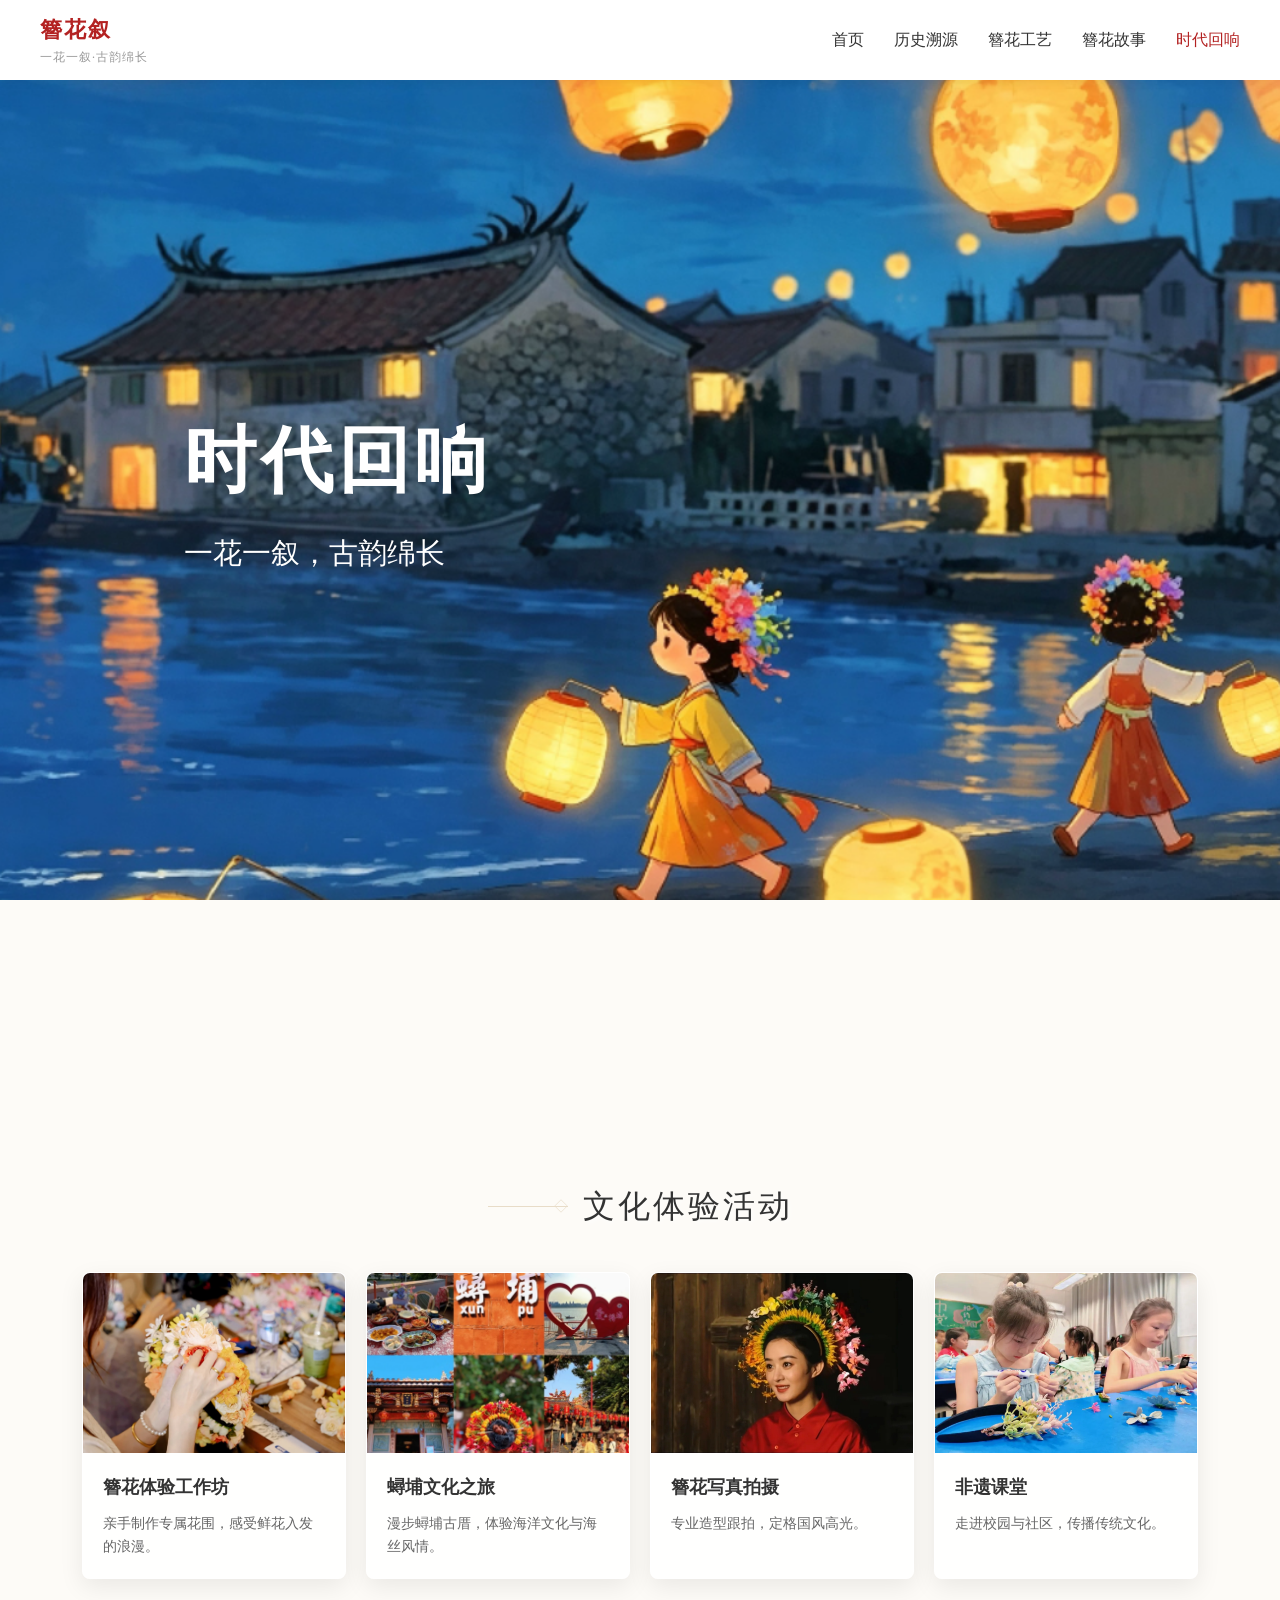
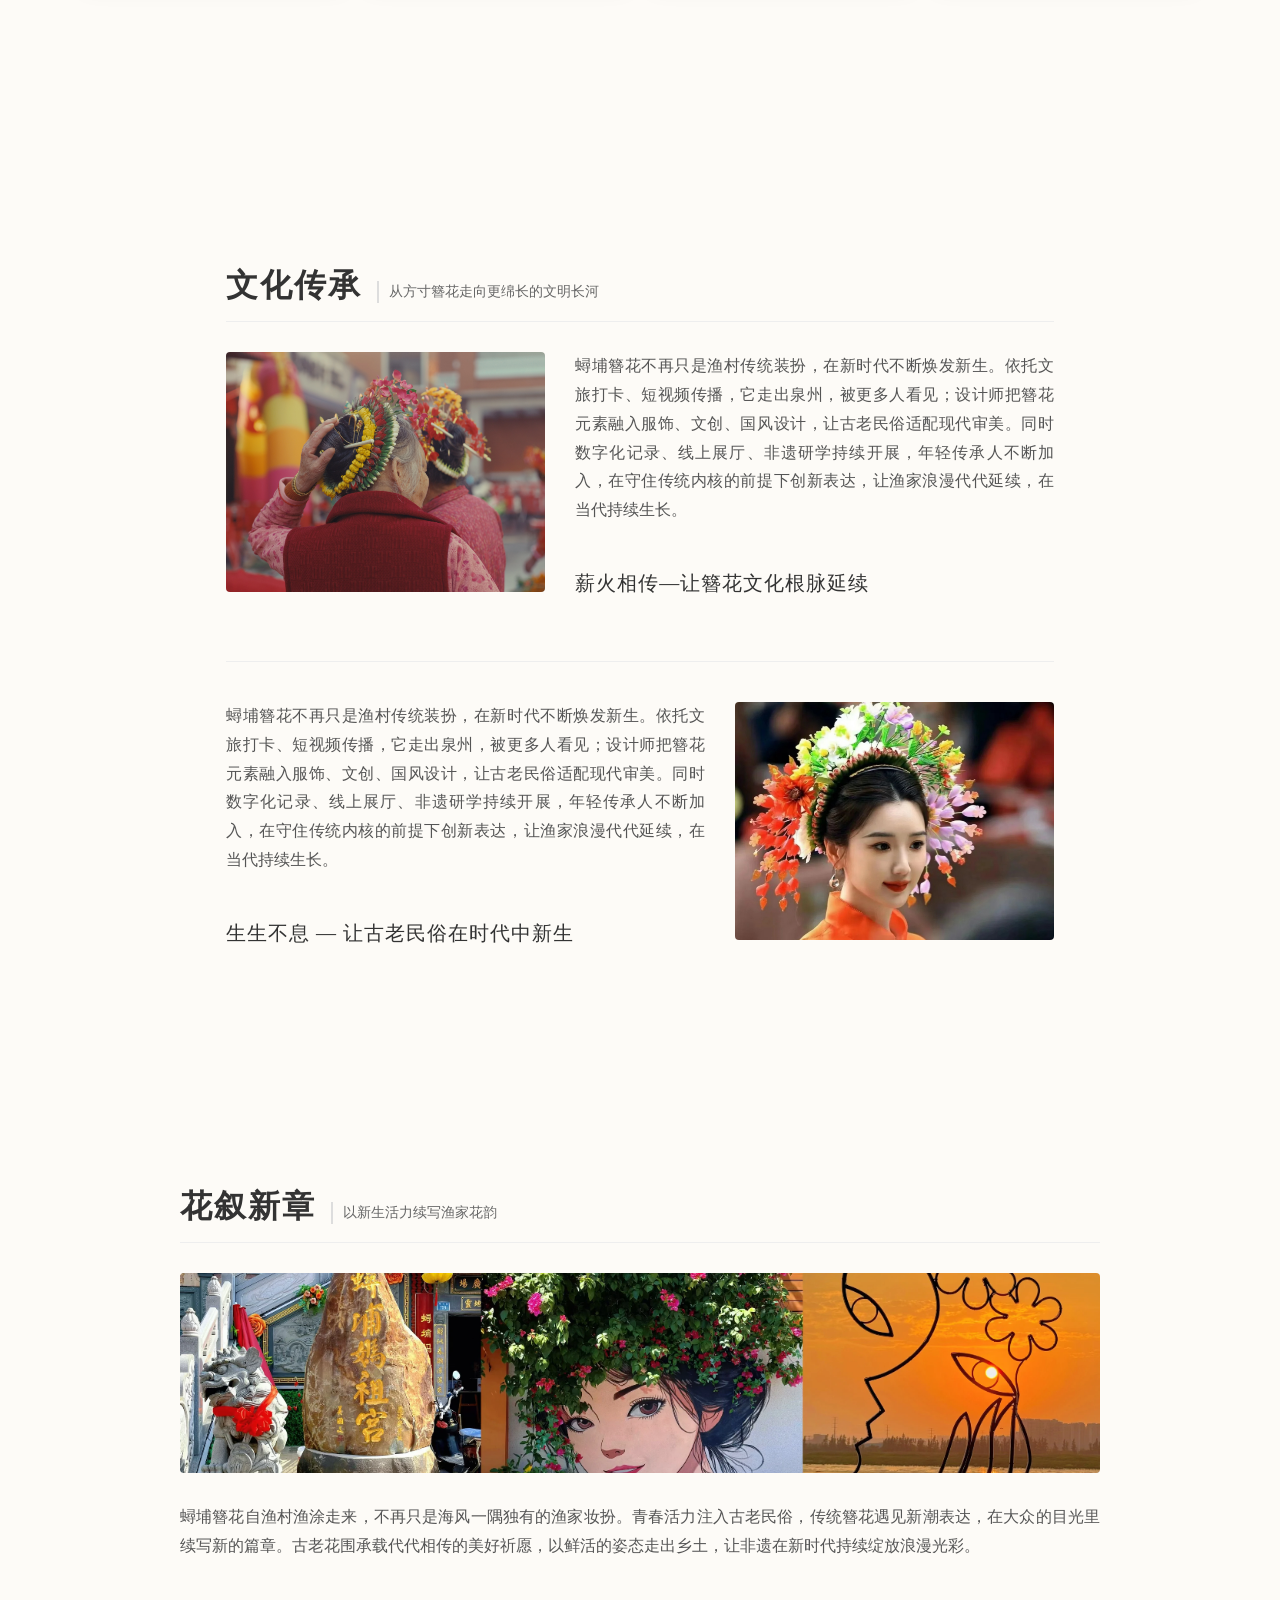
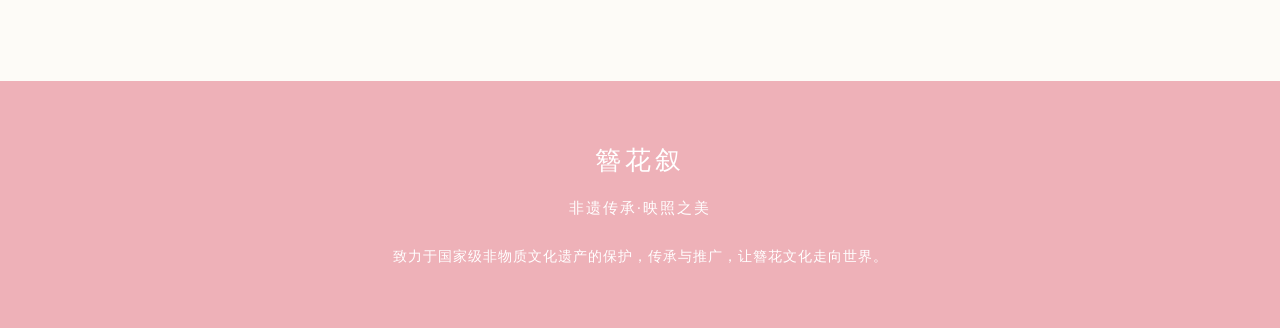
==== commit 09f16887: "Add files via upload" ====
--- a/gallery.html
+++ b/gallery.html
@@ -110,7 +110,7 @@
                         <img src="images/文化传承2.jpg" alt="蟳埔簪花人像" class="content-img">
                     </div>
                     <div class="text-col">
-                        <p>蟳埔簪花从渔村走向大众，在新时代焕发别样光彩。不少游客前来体验簪花造型、打卡留影，让这项渔家习俗被广泛传播；创作者将簪花元素融入文创、服饰设计，把传统花围之美融入现代审美。数字化记录、线上展厅、非遗体验活动不断开展，越来越多年轻人参与其中，在守住民俗本真的前提下创新表达，让独属于蟳埔的花海浪漫，在当下持续绽放新生。</p>
+                        <p>蟳埔簪花不再只是渔村传统装扮，在新时代不断焕发新生。依托文旅打卡、短视频传播，它走出泉州，被更多人看见；设计师把簪花元素融入服饰、文创、国风设计，让古老民俗适配现代审美。同时数字化记录、线上展厅、非遗研学持续开展，年轻传承人不断加入，在守住传统内核的前提下创新表达，让渔家浪漫代代延续，在当代持续生长。</p>
                         <div class="sub-heading">
                             <h2>生生不息 — 让古老民俗在时代中新生</h2>
                         </div>
@@ -147,4 +147,4 @@
         </div>
     </footer>
 </body>
-</html>
+</html>
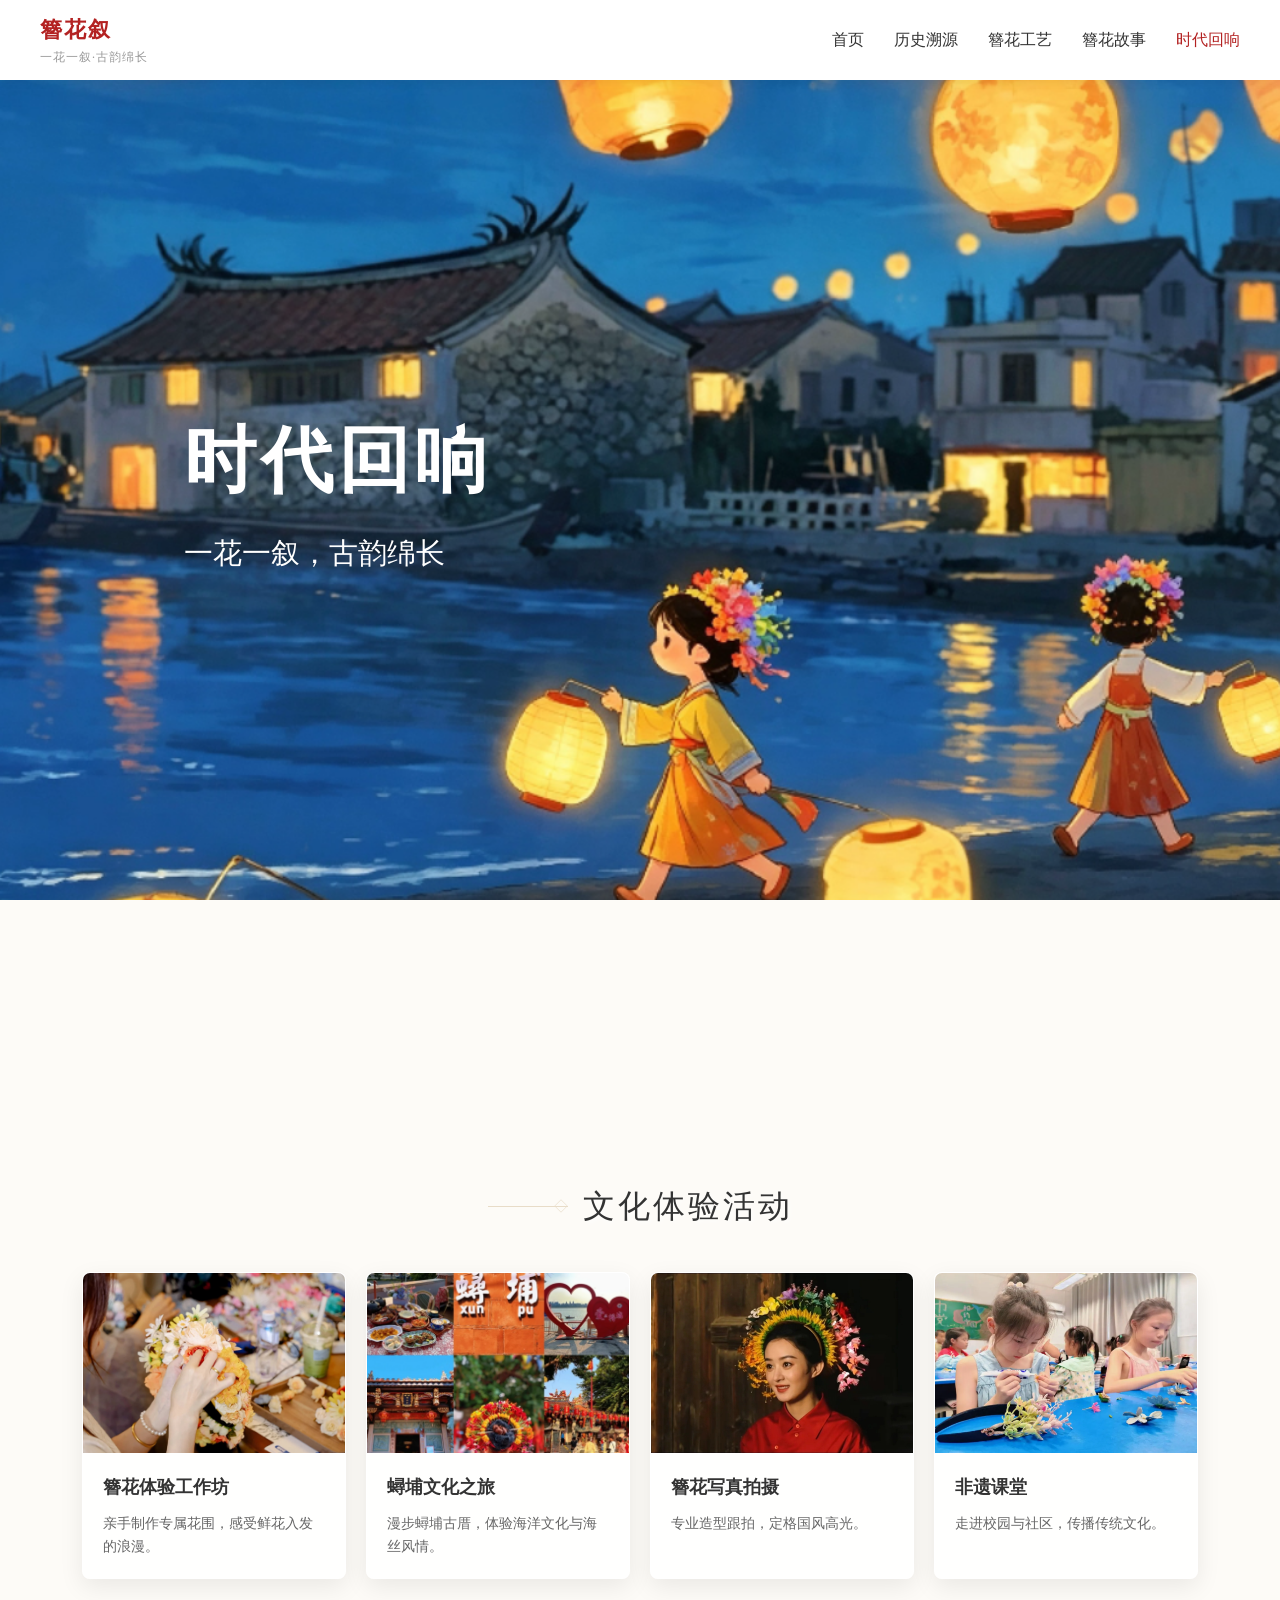
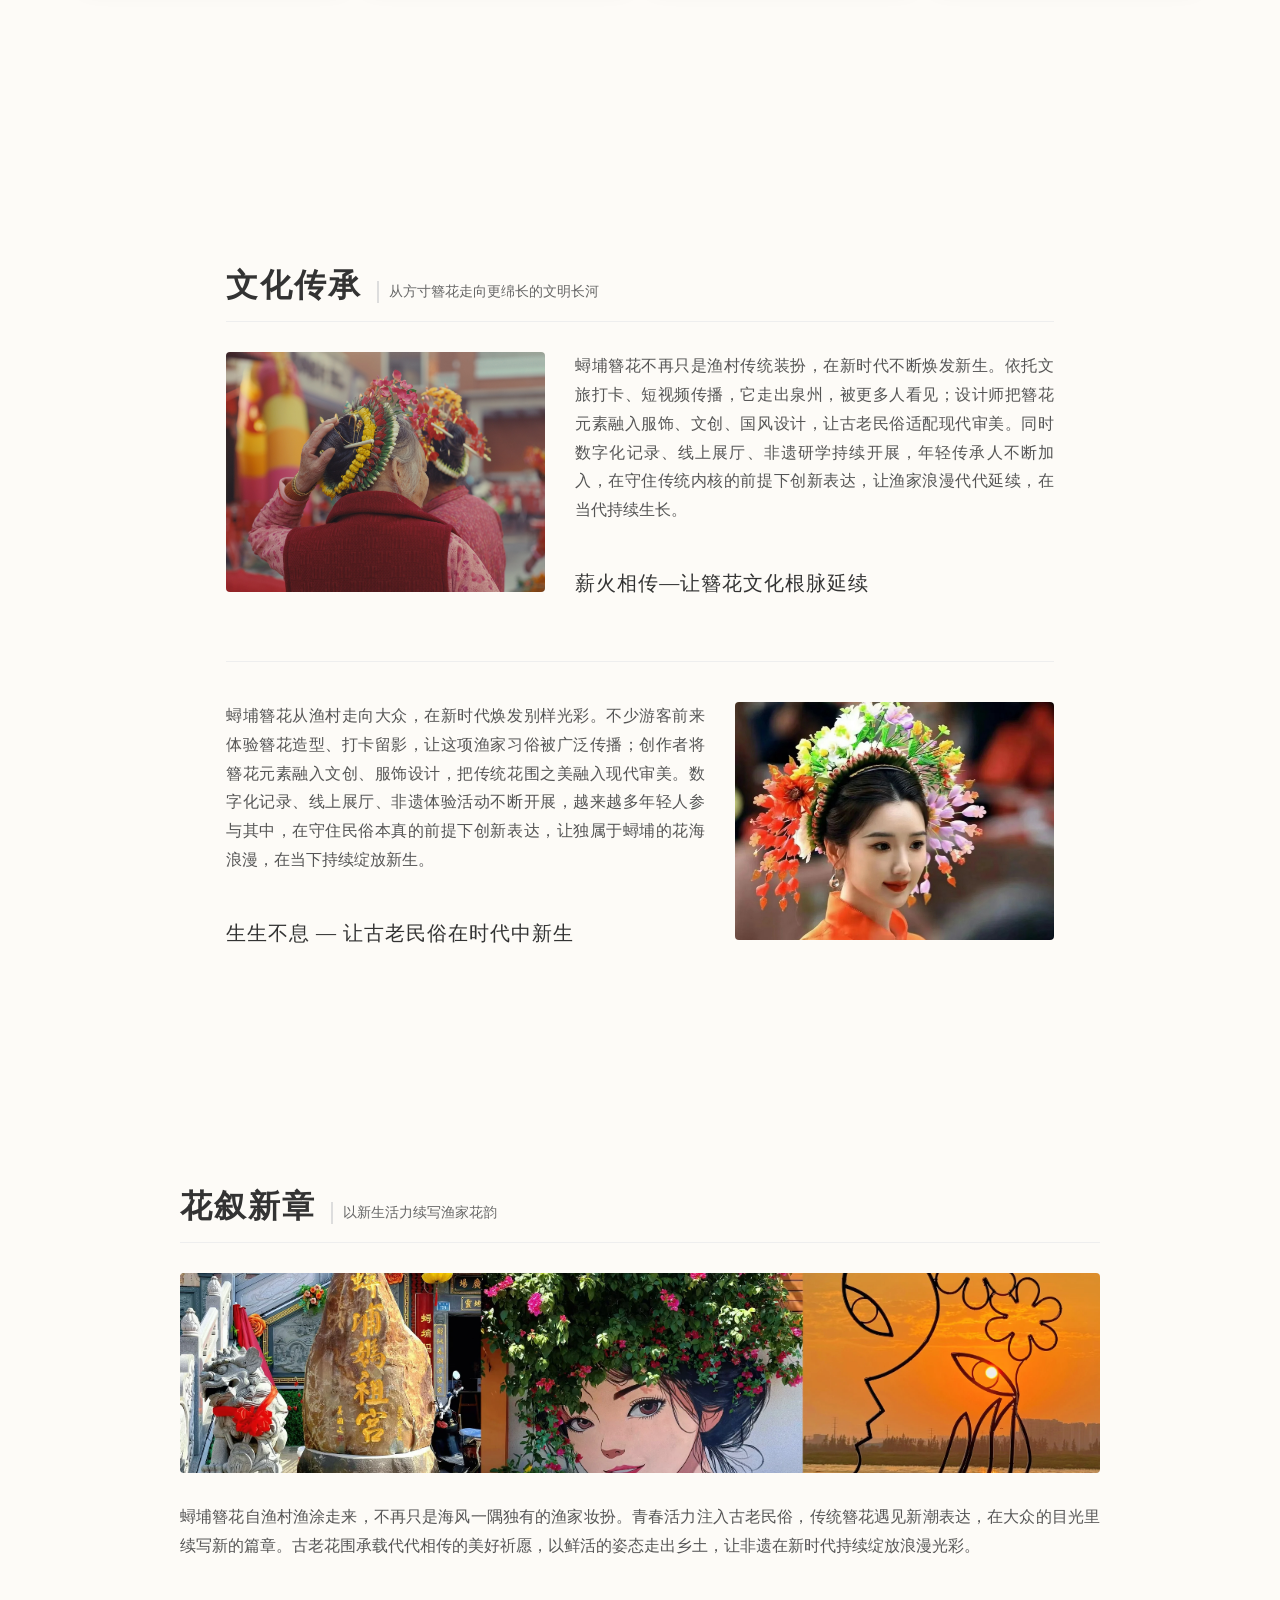
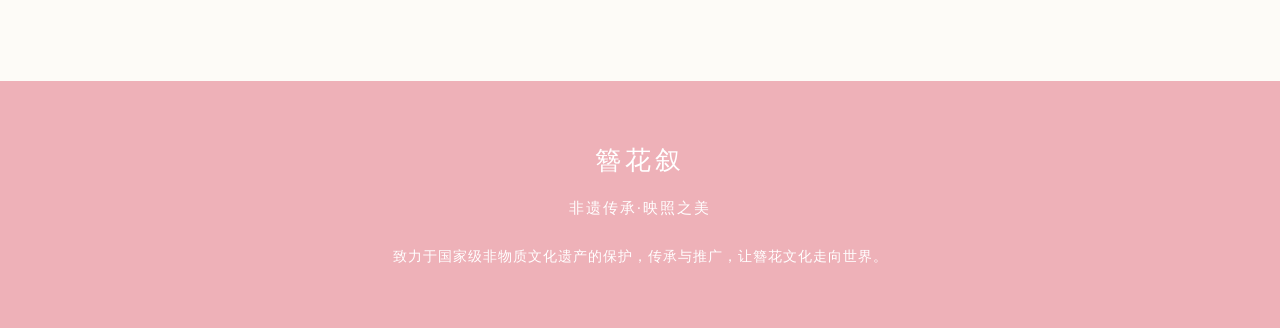
==== commit 3e0981c7: "Add files via upload" ====
--- a/gallery.html
+++ b/gallery.html
@@ -110,7 +110,7 @@
                         <img src="images/文化传承2.jpg" alt="蟳埔簪花人像" class="content-img">
                     </div>
                     <div class="text-col">
-                        <p>蟳埔簪花不再只是渔村传统装扮，在新时代不断焕发新生。依托文旅打卡、短视频传播，它走出泉州，被更多人看见；设计师把簪花元素融入服饰、文创、国风设计，让古老民俗适配现代审美。同时数字化记录、线上展厅、非遗研学持续开展，年轻传承人不断加入，在守住传统内核的前提下创新表达，让渔家浪漫代代延续，在当代持续生长。</p>
+                        <p>蟳埔簪花从渔村走向大众，在新时代焕发别样光彩。不少游客前来体验簪花造型、打卡留影，让这项渔家习俗被广泛传播；创作者将簪花元素融入文创、服饰设计，把传统花围之美融入现代审美。数字化记录、线上展厅、非遗体验活动不断开展，越来越多年轻人参与其中，在守住民俗本真的前提下创新表达，让独属于蟳埔的花海浪漫，在当下持续绽放新生。</p>
                         <div class="sub-heading">
                             <h2>生生不息 — 让古老民俗在时代中新生</h2>
                         </div>
